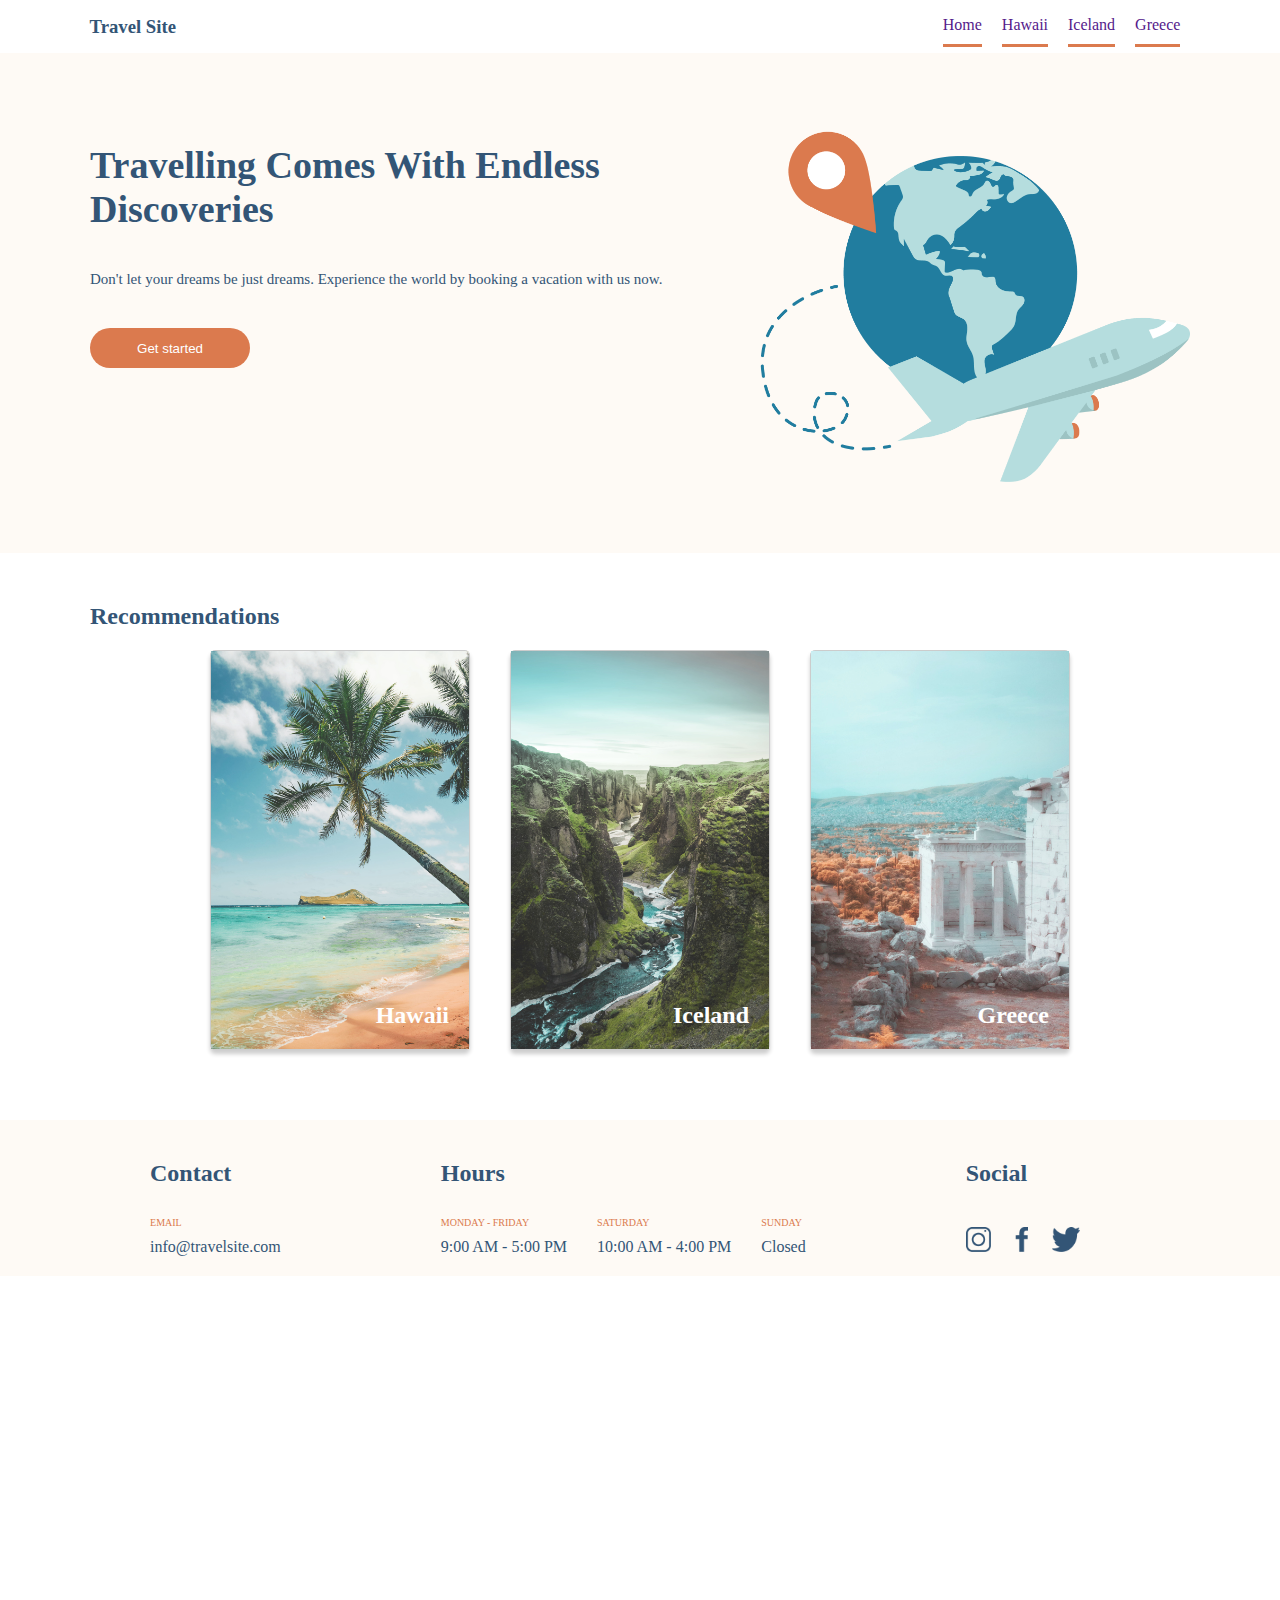
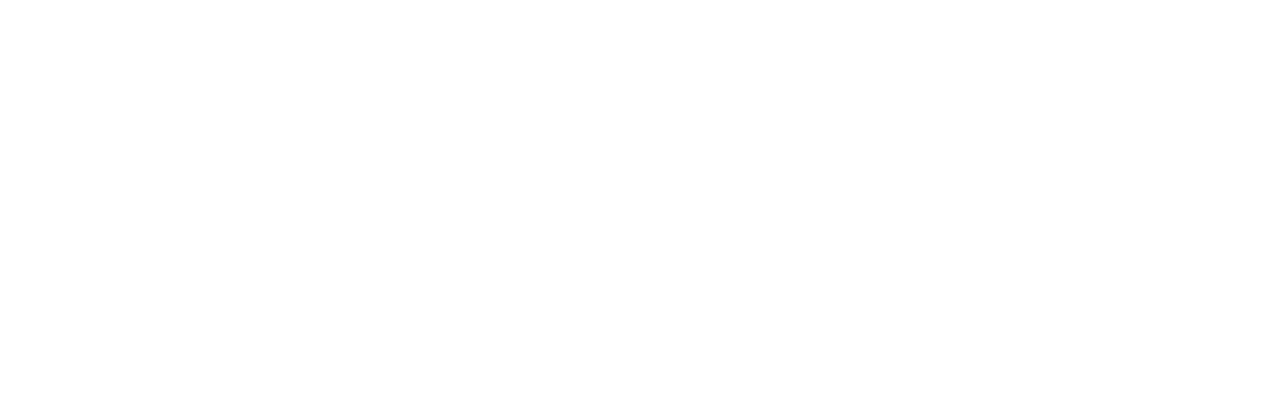
==== index.html @ 24ae65c0 "add recommendation section styling" ====
<!DOCTYPE html>
<html lang="en">
<head>
    <meta charset="UTF-8">
    <meta name="viewport" content="width=device-width, initial-scale=1.0">
    <title>Travel Site</title>
    <link href="/css/global.css" rel="stylesheet">
    <link href="/css/main.css" rel="stylesheet">
</head>
<body>



    




<!-- Navigation Bar -->
    <header class="header__section">
        <a href=""><h3 class="navigation__wordmark">Travel Site</h3></a>
        <nav class="navigation__nav-bar">
            <ul class="navigation__ulist">
                <a href=""><li class="navigation__ulist-item">Home</li></a>
                <a href=""><li class="navigation__ulist-item">Hawaii</li></a>
                <a href=""><li class="navigation__ulist-item">Iceland</li></a>
                <a href=""><li class="navigation__ulist-item">Greece</li></a>
            </ul>
        </nav>
    </header>


<!-- Hero -->
    <section class="hero__section">
        <div class="hero__left-container">
            <h1 class="hero__slogan-tagline">Travelling Comes With Endless Discoveries</h1>
            <p class="hero__slogan-description">Don't let your dreams be just dreams.
                 Experience the world by booking a vacation with us now.</p>
            <!-- MAKE BUTTON A BLOCK ELEMENT??? -->
            <a><button class="hero__button">Get started</button></a>
        </div>
        <div class="hero__right-container">
            <img class="hero__image" src="/assets/images/hero.png" alt="plane circling the earth graphic">
        </div>
    </section>

<!-- Recommendations -->
    <section class="recommendations__section">
        <h2 class="recommendations__title">Recommendations</h2>
        <nav class="card__container">
            <div class="card">
                <div class="card__recommendation-hawaii">
                    <h2 class="card__recommendation-text">Hawaii</h2>
                </div>                
            </div>
            <div class="card">
                <div class="card__recommendation-iceland">
                    <h2 class="card__recommendation-text">Iceland</h2>
                </div>                
            </div>
            <div class="card">
                <div class="card__recommendation-greece">
                    <h2 class="card__recommendation-text">Greece</h2>
                </div>                
            </div>
        </nav>
    </section>

<!-- Footer -->
    <footer class="footer__section">
        <section class="footer__container">
            <h2 class="footer__container-title">Contact</h2>
            <div class="footer__info-details-container">
                <p class="footer__p--subtitle">EMAIL</p>
                <a href=""><p class="footer__p">info@travelsite.com</p></a>
            </div>
        </section>




        <section class="footer__container">


            <h2 class="footer__container-title">Hours</h2>


            <div class="footer__info-container">


                <div class="footer__info-details-container">
                    <p class="footer__p--subtitle">MONDAY - FRIDAY</p>
                    <a><p class="footer__p">9:00 AM - 5:00 PM</p></a>
                </div>


                <div class="footer__info-details-container">
                    <p class="footer__p--subtitle">SATURDAY</p>
                    <a><p class="footer__p">10:00 AM - 4:00 PM</p></a>
                </div>


                <div class="footer__info-details-container">
                    <p class="footer__p--subtitle">SUNDAY</p>
                    <a><p class="footer__p">Closed</p></a>
                </div>


            </div>



        </section>





        <section class="footer__container">
            <h2 class="footer__container-title">Social</h2>
            <div class="footer__info-details-container">
                
                <a><img class="footer__icon" src="/assets/images/icon-instagram.png" alt="instagram icon"></a>
                <a><img class="footer__icon" src="/assets/images/icon-facebook.png" alt="facebook icon"></a>
                <a><img class="footer__icon" src="/assets/images/icon-twitter.png" alt="X (formerly twitter) icon"></a>
            </div>

        </section>
    </footer>
</body>
</html>
---- css/global.css ----
*, *::before, *::after {
    box-sizing: border-box;
  }

  /* Removes padding and margin from all default styling
  i.e. blank slate */
* {
margin: 0;
padding: 0;
}

html {
    scroll-behavior: smooth;
    height: 2000px;
}

body{
    font-family: 'Verdana';
    font-weight: 400;
}

a {
    text-decoration: none;
}
/*#region HEADER */
.header__section{
    background-color: #FFFFFF;
    display: flex;
    justify-content: space-between;
    align-items: center;
    padding: 6px 7%;
    position: sticky;
    top: 0px;
}

.navigation__wordmark{
    color: #335576    
}

.navigation__nav-bar{
    
}

.navigation__ulist{
    display: flex;
    list-style-type: none;
}

.navigation__ulist-item{
    margin: 0 10px;
    padding: 10px 0;
    border-bottom: solid #DB7A4E;
}
/* #endregion */

/* #region CARD COMPONENT */
.card__container{
    display: flex;
    flex-wrap: wrap;
    justify-content: center;
}
.card{
    margin: 20px;
    width:260px;
    height: 400px;
    border-radius: 5px;
    border: 1px solid rgba(0,0,0, 0.2);
    box-shadow: 0 4px 4px rgba(0,0,0, 0.2);
}

/* #endregion */

/* #region FOOTER */
.footer__section{
    display: flex;
    justify-content: space-evenly;
    flex-wrap: wrap;
    padding: 20px 20px;
    background-color: #FEFAF5;
}

.footer__container{
    display: flex;
    flex-direction: column;
    justify-content: space-between;
}

.footer__info-container{
    display: flex;
    justify-content: space-between;
    flex-wrap: wrap;
}

.footer__info-details-container{
    margin-right: 30px;
}

.footer__container-title{
    margin: 20px 0;
    color: #335576;
}

.footer__p{
    color: #335576;
}

.footer__p--subtitle{
    color: #DB7A4E;
    margin: 10px 0;
    font-size: x-small;
}

.footer__icon{
    display: inline-block;
    margin-right: 20px;
    height: 25px;
}


/* #endregion */
---- css/main.css ----
/* #region HERO */
.hero__section{
    display: flex;
    justify-content: space-evenly;
    background-color: #FEFAF5;
    flex-wrap: wrap-reverse;
    padding: 70px 0;
}

.hero__left-container{
    display: flex;
    flex-direction: column;
    /* justify-content: space-evenly; */
    width: 580px;    
}

.hero__slogan-tagline{
    color: #335576;
    font-size: 38px;
    margin: 20px 0;
}

.hero__slogan-description{
    color: #335576;
    font-size: 15px;
    margin: 20px 0;
}

.hero__button{
    background-color: #DB7A4E;
    color: white;
    border-radius: 980px;
    width: 160px;
    height: 40px;
    border: none;
    margin: 20px 0;
}

.hero__right-container{
    display: flex;
    justify-content: center;
    width: 430px;
}

.hero__image{

    width: 100%;
}
/* #endregion */

/* #region RECOMMENDATIONS SECTION*/
.recommendations__section{
    display: flex;
    flex-direction: column;
    padding: 50px 90px;
}
.recommendations__title{
    color: #335576;
}

/* Card component and container found in global.css */
.card__recommendation-hawaii{
    height: 100%;
    width: 100%;
    background-image: url(/assets/images/hawaii.jpg);
    background-size: cover;
    display: flex;
    flex-direction: row-reverse;
    align-items: flex-end;
}

.card__recommendation-iceland{
    height: 100%;
    width: 100%;
    background-image: url(/assets/images/iceland.jpg);
    background-size: cover;
    display: flex;
    flex-direction: row-reverse;
    align-items: flex-end;
}

.card__recommendation-greece{
    height: 100%;
    width: 100%;
    background-image: url(/assets/images/greece.jpg);
    background-size: cover;
    display: flex;
    flex-direction: row-reverse;
    align-items: flex-end;
}

.card__recommendation-text{
    color: white;
    margin: 20px;
}
/* #endregion */
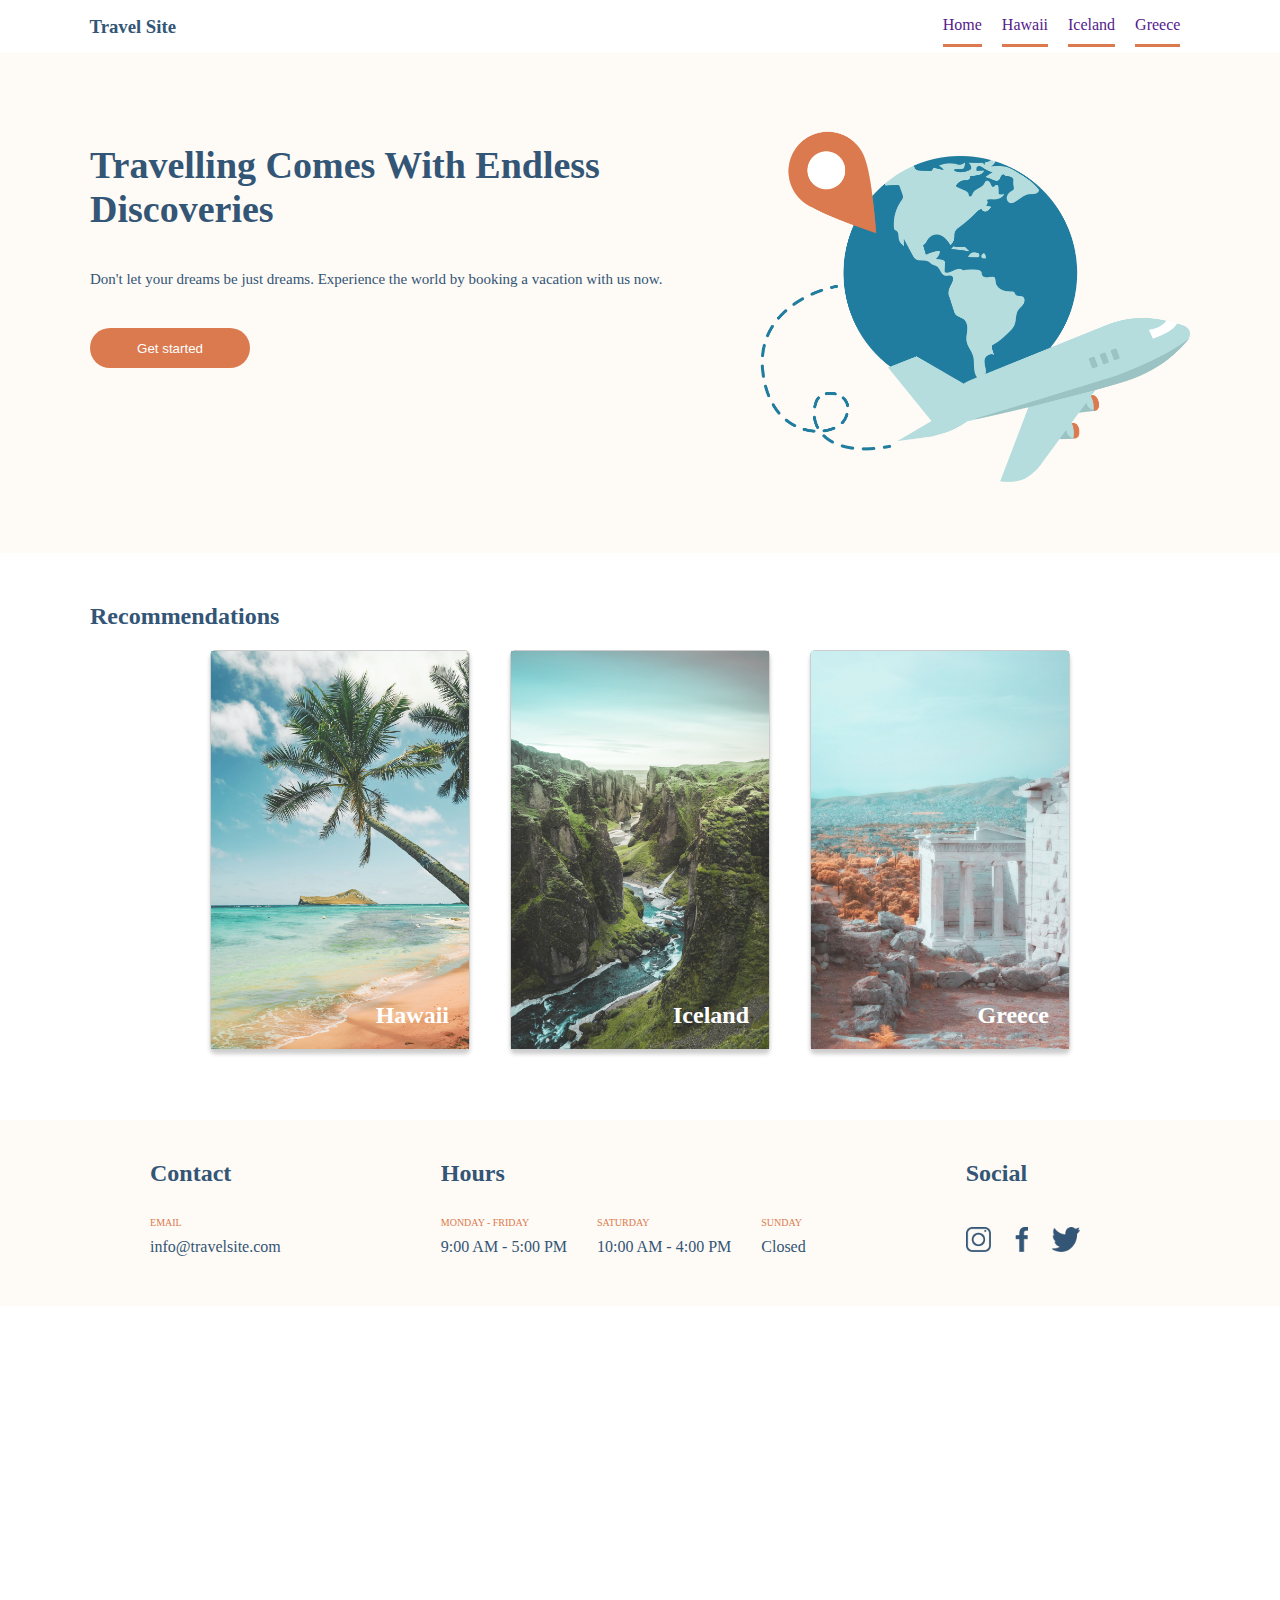
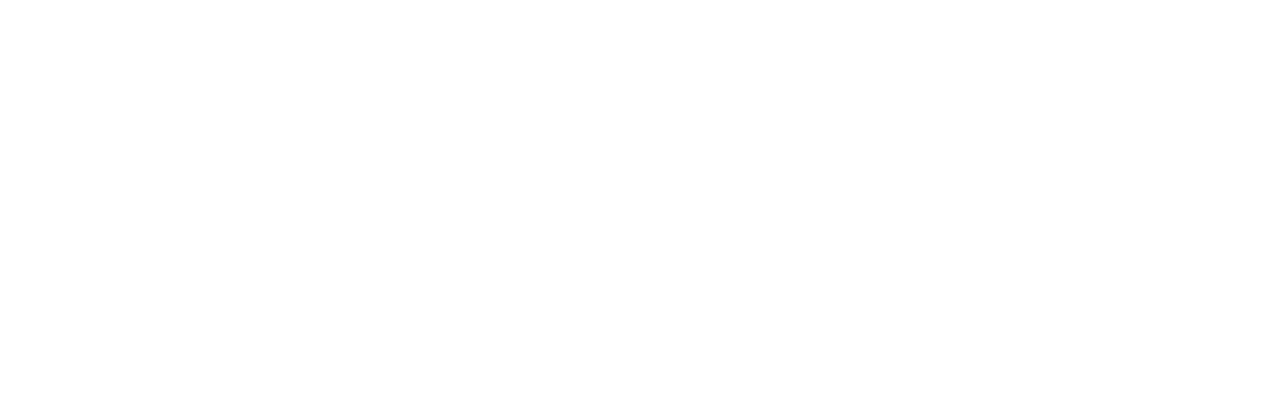
==== commit fe10b181: "add footer and nav to destination pages" ====
--- a/index.html
+++ b/index.html
@@ -48,21 +48,31 @@
     <section class="recommendations__section">
         <h2 class="recommendations__title">Recommendations</h2>
         <nav class="card__container">
-            <div class="card">
-                <div class="card__recommendation-hawaii">
-                    <h2 class="card__recommendation-text">Hawaii</h2>
-                </div>                
-            </div>
-            <div class="card">
-                <div class="card__recommendation-iceland">
-                    <h2 class="card__recommendation-text">Iceland</h2>
-                </div>                
-            </div>
-            <div class="card">
-                <div class="card__recommendation-greece">
-                    <h2 class="card__recommendation-text">Greece</h2>
-                </div>                
-            </div>
+            
+            <a href="">
+                <div class="card">
+                    <div class="card__recommendation-hawaii">
+                        <h2 class="card__recommendation-text">Hawaii</h2>
+                    </div>                
+                </div>
+            </a>
+
+            <a href="">
+                <div class="card">
+                    <div class="card__recommendation-iceland">
+                        <h2 class="card__recommendation-text">Iceland</h2>
+                    </div>                
+                </div>
+            </a>
+
+            <a href="">
+                <div class="card">
+                    <div class="card__recommendation-greece">
+                        <h2 class="card__recommendation-text">Greece</h2>
+                    </div>                
+                </div>
+            </a>
+
         </nav>
     </section>
 
@@ -75,56 +85,30 @@
                 <a href=""><p class="footer__p">info@travelsite.com</p></a>
             </div>
         </section>
-
-
-
-
         <section class="footer__container">
-
-
             <h2 class="footer__container-title">Hours</h2>
-
-
             <div class="footer__info-container">
-
-
                 <div class="footer__info-details-container">
                     <p class="footer__p--subtitle">MONDAY - FRIDAY</p>
                     <a><p class="footer__p">9:00 AM - 5:00 PM</p></a>
                 </div>
-
-
                 <div class="footer__info-details-container">
                     <p class="footer__p--subtitle">SATURDAY</p>
                     <a><p class="footer__p">10:00 AM - 4:00 PM</p></a>
                 </div>
-
-
                 <div class="footer__info-details-container">
                     <p class="footer__p--subtitle">SUNDAY</p>
                     <a><p class="footer__p">Closed</p></a>
                 </div>
-
-
             </div>
-
-
-
         </section>
-
-
-
-
-
         <section class="footer__container">
             <h2 class="footer__container-title">Social</h2>
             <div class="footer__info-details-container">
-                
                 <a><img class="footer__icon" src="/assets/images/icon-instagram.png" alt="instagram icon"></a>
                 <a><img class="footer__icon" src="/assets/images/icon-facebook.png" alt="facebook icon"></a>
                 <a><img class="footer__icon" src="/assets/images/icon-twitter.png" alt="X (formerly twitter) icon"></a>
             </div>
-
         </section>
     </footer>
 </body>
--- a/css/global.css
+++ b/css/global.css
@@ -75,7 +75,7 @@
     display: flex;
     justify-content: space-evenly;
     flex-wrap: wrap;
-    padding: 20px 20px;
+    padding: 20px 20px 50px 20px;
     background-color: #FEFAF5;
 }
 
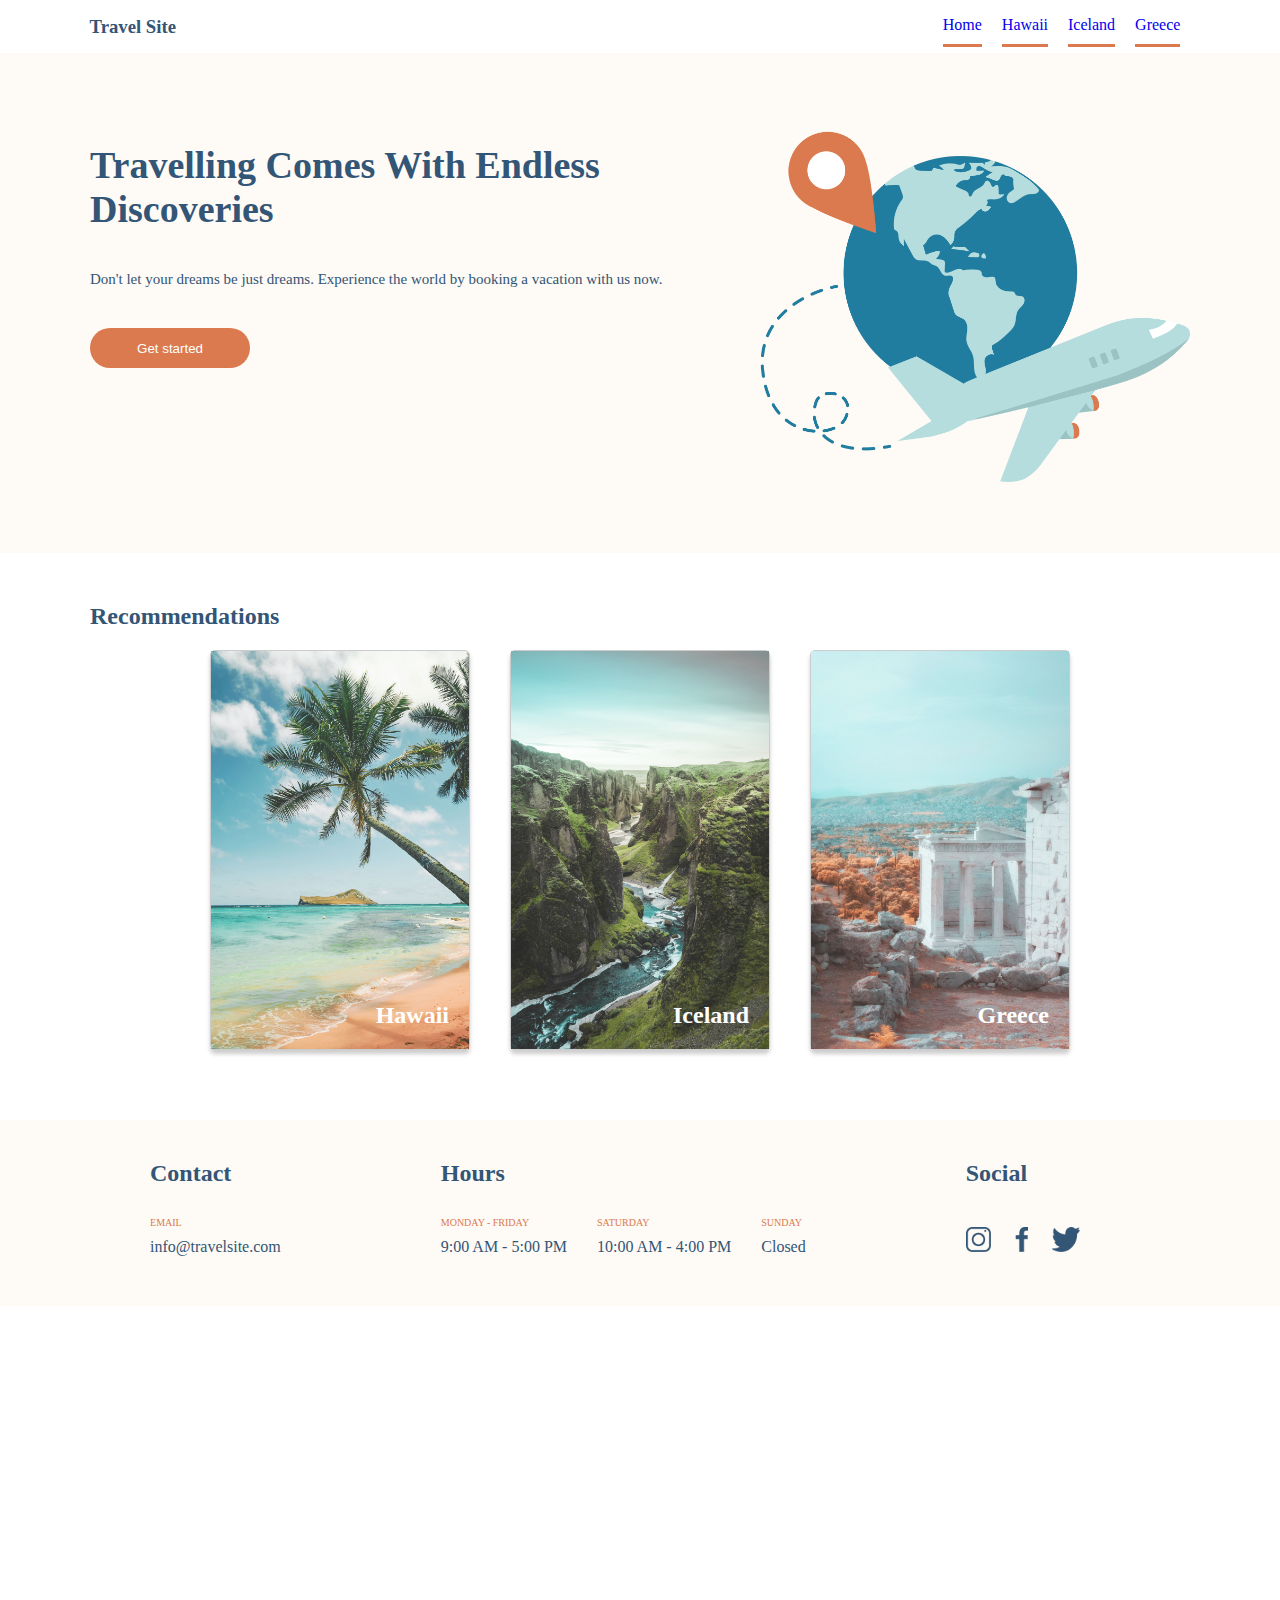
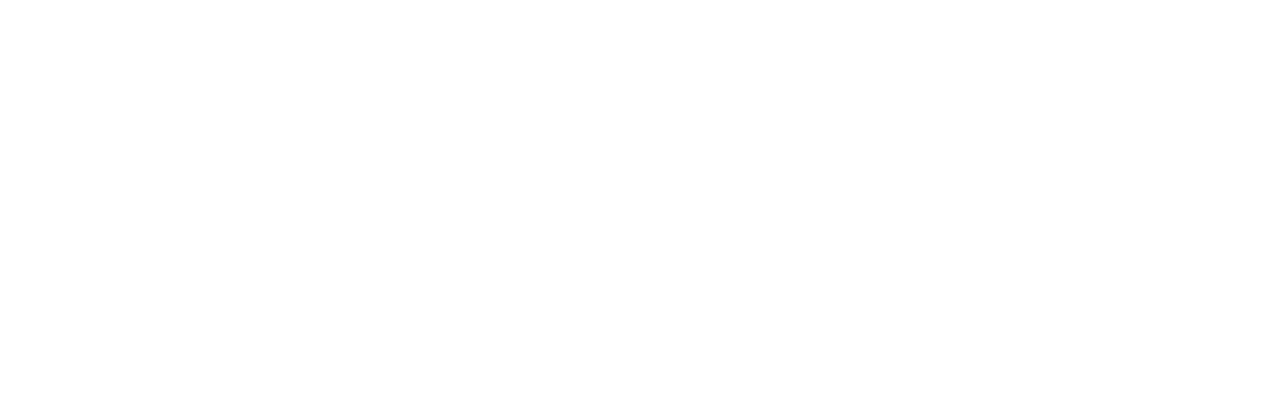
==== commit 99b259d7: "add anchor links to all pages" ====
--- a/index.html
+++ b/index.html
@@ -7,24 +7,17 @@
     <link href="/css/global.css" rel="stylesheet">
     <link href="/css/main.css" rel="stylesheet">
 </head>
-<body>
-
-
-
-    
-
-
-
+<body> 
 
 <!-- Navigation Bar -->
     <header class="header__section">
-        <a href=""><h3 class="navigation__wordmark">Travel Site</h3></a>
+        <a href="/index.html"><h3 class="navigation__wordmark">Travel Site</h3></a>
         <nav class="navigation__nav-bar">
             <ul class="navigation__ulist">
-                <a href=""><li class="navigation__ulist-item">Home</li></a>
-                <a href=""><li class="navigation__ulist-item">Hawaii</li></a>
-                <a href=""><li class="navigation__ulist-item">Iceland</li></a>
-                <a href=""><li class="navigation__ulist-item">Greece</li></a>
+                <a href="/index.html"><li class="navigation__ulist-item">Home</li></a>
+                <a href="/pages/hawaii.html"><li class="navigation__ulist-item">Hawaii</li></a>
+                <a href="/pages/iceland.html"><li class="navigation__ulist-item">Iceland</li></a>
+                <a href="/pages/greece.html"><li class="navigation__ulist-item">Greece</li></a>
             </ul>
         </nav>
     </header>
@@ -49,7 +42,7 @@
         <h2 class="recommendations__title">Recommendations</h2>
         <nav class="card__container">
             
-            <a href="">
+            <a href="/pages/hawaii.html">
                 <div class="card">
                     <div class="card__recommendation-hawaii">
                         <h2 class="card__recommendation-text">Hawaii</h2>
@@ -57,7 +50,7 @@
                 </div>
             </a>
 
-            <a href="">
+            <a href="/pages/iceland.html">
                 <div class="card">
                     <div class="card__recommendation-iceland">
                         <h2 class="card__recommendation-text">Iceland</h2>
@@ -65,7 +58,7 @@
                 </div>
             </a>
 
-            <a href="">
+            <a href="/pages/greece.html">
                 <div class="card">
                     <div class="card__recommendation-greece">
                         <h2 class="card__recommendation-text">Greece</h2>
@@ -105,9 +98,9 @@
         <section class="footer__container">
             <h2 class="footer__container-title">Social</h2>
             <div class="footer__info-details-container">
-                <a><img class="footer__icon" src="/assets/images/icon-instagram.png" alt="instagram icon"></a>
-                <a><img class="footer__icon" src="/assets/images/icon-facebook.png" alt="facebook icon"></a>
-                <a><img class="footer__icon" src="/assets/images/icon-twitter.png" alt="X (formerly twitter) icon"></a>
+                <a href="https://www.instagram.com/"><img class="footer__icon" src="/assets/images/icon-instagram.png" alt="instagram icon"></a>
+                <a href="https://www.facebook.com/"><img class="footer__icon" src="/assets/images/icon-facebook.png" alt="facebook icon"></a>
+                <a href="https://twitter.com/home"><img class="footer__icon" src="/assets/images/icon-twitter.png" alt="X (formerly twitter) icon"></a>
             </div>
         </section>
     </footer>
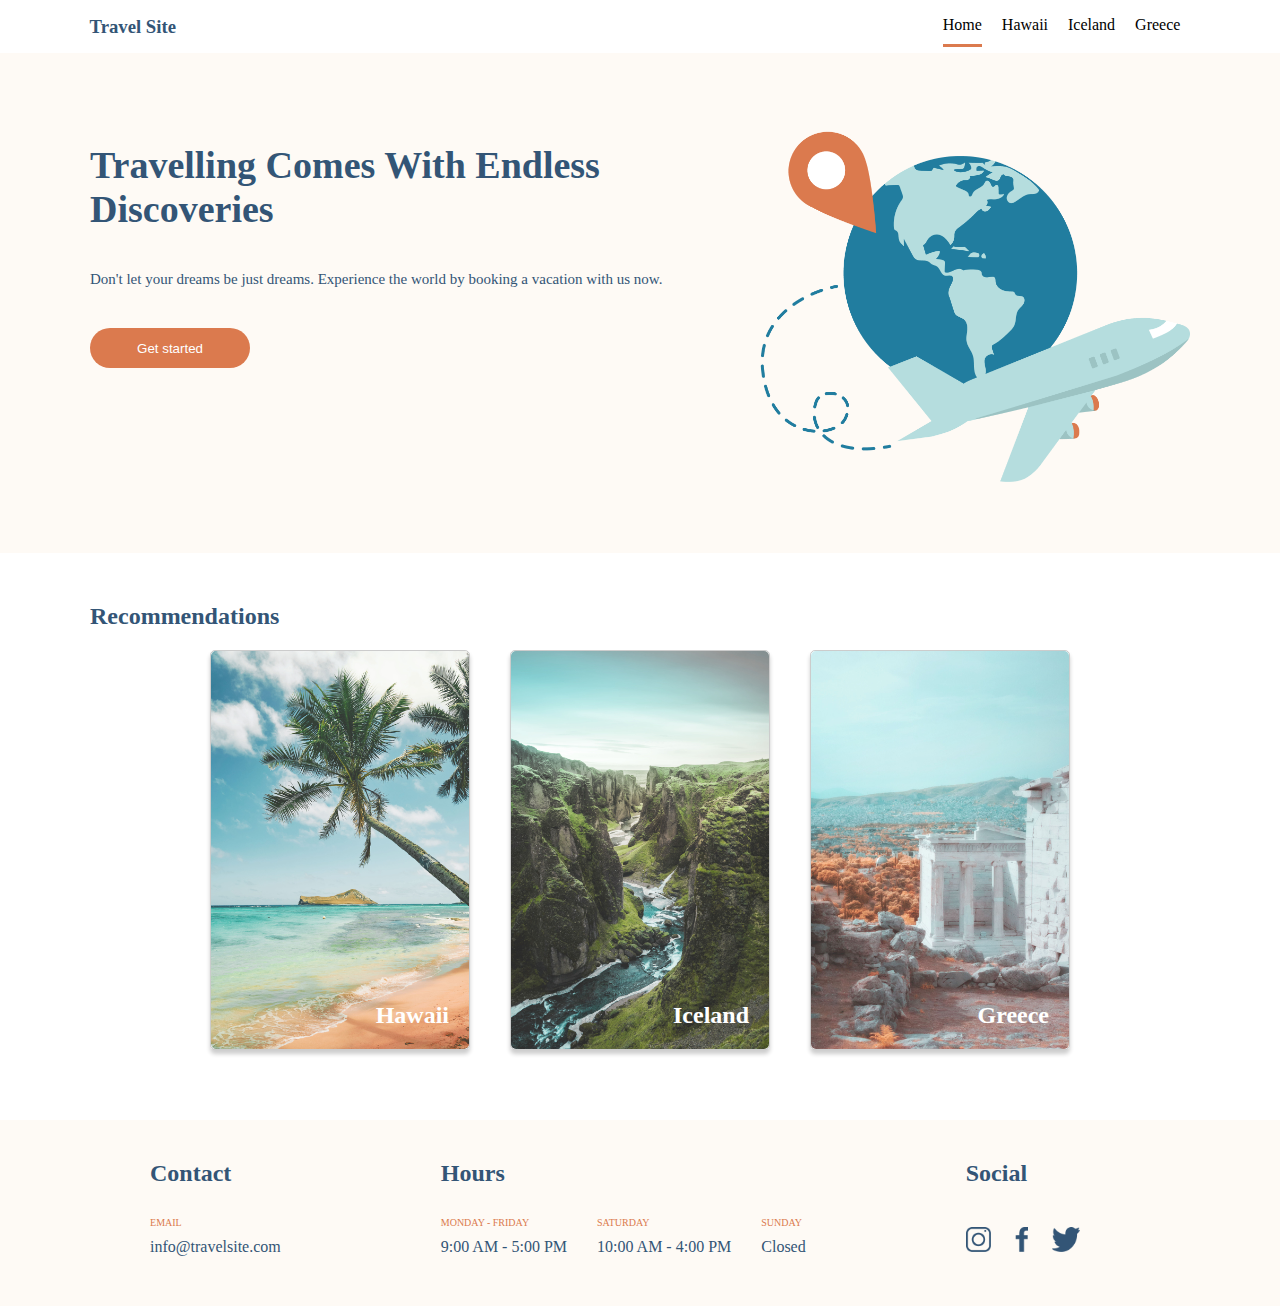
==== commit 1c34668e: "add underline below active page in header" ====
--- a/index.html
+++ b/index.html
@@ -1,108 +1,99 @@
 <!DOCTYPE html>
 <html lang="en">
-<head>
-    <meta charset="UTF-8">
-    <meta name="viewport" content="width=device-width, initial-scale=1.0">
-    <title>Travel Site</title>
-    <link href="/css/global.css" rel="stylesheet">
-    <link href="/css/main.css" rel="stylesheet">
-</head>
-<body> 
+    <head>
+        <meta charset="UTF-8">
+        <meta name="viewport" content="width=device-width, initial-scale=1.0">
+        <title>Travel Site</title>
+        <link href="/css/global.css" rel="stylesheet">
+        <link href="/css/main.css" rel="stylesheet">
+    </head>
+    <body> 
+        <main>
+            <header class="header__section">
+                <a href="/index.html"><h3 class="navigation__wordmark">Travel Site</h3></a>
+                <nav class="navigation__nav-bar">
+                    <ul class="navigation__ulist">
+                        <a href="/index.html"><li class="navigation__ulist-item active-page">Home</li></a>
+                        <a href="/pages/hawaii.html"><li class="navigation__ulist-item">Hawaii</li></a>
+                        <a href="/pages/iceland.html"><li class="navigation__ulist-item">Iceland</li></a>
+                        <a href="/pages/greece.html"><li class="navigation__ulist-item">Greece</li></a>
+                    </ul>
+                </nav>
+            </header>
 
-<!-- Navigation Bar -->
-    <header class="header__section">
-        <a href="/index.html"><h3 class="navigation__wordmark">Travel Site</h3></a>
-        <nav class="navigation__nav-bar">
-            <ul class="navigation__ulist">
-                <a href="/index.html"><li class="navigation__ulist-item">Home</li></a>
-                <a href="/pages/hawaii.html"><li class="navigation__ulist-item">Hawaii</li></a>
-                <a href="/pages/iceland.html"><li class="navigation__ulist-item">Iceland</li></a>
-                <a href="/pages/greece.html"><li class="navigation__ulist-item">Greece</li></a>
-            </ul>
-        </nav>
-    </header>
-
-
-<!-- Hero -->
-    <section class="hero__section">
-        <div class="hero__left-container">
-            <h1 class="hero__slogan-tagline">Travelling Comes With Endless Discoveries</h1>
-            <p class="hero__slogan-description">Don't let your dreams be just dreams.
-                 Experience the world by booking a vacation with us now.</p>
-            <!-- MAKE BUTTON A BLOCK ELEMENT??? -->
-            <a><button class="hero__button">Get started</button></a>
-        </div>
-        <div class="hero__right-container">
-            <img class="hero__image" src="/assets/images/hero.png" alt="plane circling the earth graphic">
-        </div>
-    </section>
-
-<!-- Recommendations -->
-    <section class="recommendations__section">
-        <h2 class="recommendations__title">Recommendations</h2>
-        <nav class="card__container">
-            
-            <a href="/pages/hawaii.html">
-                <div class="card">
-                    <div class="card__recommendation-hawaii">
-                        <h2 class="card__recommendation-text">Hawaii</h2>
-                    </div>                
+            <section class="hero__section">
+                <div class="hero__left-container">
+                    <h1 class="hero__slogan-tagline">Travelling Comes With Endless Discoveries</h1>
+                    <p class="hero__slogan-description">Don't let your dreams be just dreams.
+                        Experience the world by booking a vacation with us now.</p>
+                    <a><button class="hero__button">Get started</button></a>
                 </div>
-            </a>
-
-            <a href="/pages/iceland.html">
-                <div class="card">
-                    <div class="card__recommendation-iceland">
-                        <h2 class="card__recommendation-text">Iceland</h2>
-                    </div>                
+                <div class="hero__right-container">
+                    <img class="hero__image" src="/assets/images/hero.png" alt="plane circling the earth graphic">
                 </div>
-            </a>
-
-            <a href="/pages/greece.html">
-                <div class="card">
-                    <div class="card__recommendation-greece">
-                        <h2 class="card__recommendation-text">Greece</h2>
-                    </div>                
-                </div>
-            </a>
-
-        </nav>
-    </section>
-
-<!-- Footer -->
-    <footer class="footer__section">
-        <section class="footer__container">
-            <h2 class="footer__container-title">Contact</h2>
-            <div class="footer__info-details-container">
-                <p class="footer__p--subtitle">EMAIL</p>
-                <a href=""><p class="footer__p">info@travelsite.com</p></a>
-            </div>
-        </section>
-        <section class="footer__container">
-            <h2 class="footer__container-title">Hours</h2>
-            <div class="footer__info-container">
-                <div class="footer__info-details-container">
-                    <p class="footer__p--subtitle">MONDAY - FRIDAY</p>
-                    <a><p class="footer__p">9:00 AM - 5:00 PM</p></a>
-                </div>
-                <div class="footer__info-details-container">
-                    <p class="footer__p--subtitle">SATURDAY</p>
-                    <a><p class="footer__p">10:00 AM - 4:00 PM</p></a>
-                </div>
-                <div class="footer__info-details-container">
-                    <p class="footer__p--subtitle">SUNDAY</p>
-                    <a><p class="footer__p">Closed</p></a>
-                </div>
-            </div>
-        </section>
-        <section class="footer__container">
-            <h2 class="footer__container-title">Social</h2>
-            <div class="footer__info-details-container">
-                <a href="https://www.instagram.com/"><img class="footer__icon" src="/assets/images/icon-instagram.png" alt="instagram icon"></a>
-                <a href="https://www.facebook.com/"><img class="footer__icon" src="/assets/images/icon-facebook.png" alt="facebook icon"></a>
-                <a href="https://twitter.com/home"><img class="footer__icon" src="/assets/images/icon-twitter.png" alt="X (formerly twitter) icon"></a>
-            </div>
-        </section>
-    </footer>
-</body>
+            </section>
+        
+            <section class="recommendations__section">
+                <h2 class="recommendations__title">Recommendations</h2>
+                <nav class="card__container">                    
+                    <a href="/pages/hawaii.html">
+                        <div class="card">
+                            <div class="card__recommendation-hawaii">
+                                <h2 class="card__recommendation-text">Hawaii</h2>
+                            </div>                
+                        </div>
+                    </a>
+                    <a href="/pages/iceland.html">
+                        <div class="card">
+                            <div class="card__recommendation-iceland">
+                                <h2 class="card__recommendation-text">Iceland</h2>
+                            </div>                
+                        </div>
+                    </a>
+                    <a href="/pages/greece.html">
+                        <div class="card">
+                            <div class="card__recommendation-greece">
+                                <h2 class="card__recommendation-text">Greece</h2>
+                            </div>                
+                        </div>
+                    </a>
+                </nav>
+            </section>
+        
+            <footer class="footer__section">
+                <section class="footer__container">
+                    <h2 class="footer__container-title">Contact</h2>
+                    <div class="footer__info-details-container">
+                        <p class="footer__p--subtitle">EMAIL</p>
+                        <a href=""><p class="footer__p">info@travelsite.com</p></a>
+                    </div>
+                </section>
+                <section class="footer__container">
+                    <h2 class="footer__container-title">Hours</h2>
+                    <div class="footer__info-container">
+                        <div class="footer__info-details-container">
+                            <p class="footer__p--subtitle">MONDAY - FRIDAY</p>
+                            <a><p class="footer__p">9:00 AM - 5:00 PM</p></a>
+                        </div>
+                        <div class="footer__info-details-container">
+                            <p class="footer__p--subtitle">SATURDAY</p>
+                            <a><p class="footer__p">10:00 AM - 4:00 PM</p></a>
+                        </div>
+                        <div class="footer__info-details-container">
+                            <p class="footer__p--subtitle">SUNDAY</p>
+                            <a><p class="footer__p">Closed</p></a>
+                        </div>
+                    </div>
+                </section>
+                <section class="footer__container">
+                    <h2 class="footer__container-title">Social</h2>
+                    <div class="footer__info-details-container">
+                        <a href="https://www.instagram.com/"><img class="footer__icon" src="/assets/images/icon-instagram.png" alt="instagram icon"></a>
+                        <a href="https://www.facebook.com/"><img class="footer__icon" src="/assets/images/icon-facebook.png" alt="facebook icon"></a>
+                        <a href="https://twitter.com/home"><img class="footer__icon" src="/assets/images/icon-twitter.png" alt="X (formerly twitter) icon"></a>
+                    </div>
+                </section>
+            </footer>
+        </main>
+    </body>
 </html>--- a/css/global.css
+++ b/css/global.css
@@ -2,8 +2,6 @@
     box-sizing: border-box;
   }
 
-  /* Removes padding and margin from all default styling
-  i.e. blank slate */
 * {
 margin: 0;
 padding: 0;
@@ -11,7 +9,7 @@
 
 html {
     scroll-behavior: smooth;
-    height: 2000px;
+    height: 100vh;
 }
 
 body{
@@ -34,7 +32,8 @@
 }
 
 .navigation__wordmark{
-    color: #335576    
+    color: #335576;
+    text-align: center; 
 }
 
 .navigation__nav-bar{
@@ -49,6 +48,10 @@
 .navigation__ulist-item{
     margin: 0 10px;
     padding: 10px 0;
+    color: black;
+}
+
+.navigation__ulist-item.active-page{
     border-bottom: solid #DB7A4E;
 }
 /* #endregion */
--- a/css/main.css
+++ b/css/main.css
@@ -64,6 +64,7 @@
     width: 100%;
     background-image: url(/assets/images/hawaii.jpg);
     background-size: cover;
+    border-radius: inherit;
     display: flex;
     flex-direction: row-reverse;
     align-items: flex-end;
@@ -74,6 +75,7 @@
     width: 100%;
     background-image: url(/assets/images/iceland.jpg);
     background-size: cover;
+    border-radius: inherit;
     display: flex;
     flex-direction: row-reverse;
     align-items: flex-end;
@@ -84,6 +86,7 @@
     width: 100%;
     background-image: url(/assets/images/greece.jpg);
     background-size: cover;
+    border-radius: inherit;
     display: flex;
     flex-direction: row-reverse;
     align-items: flex-end;
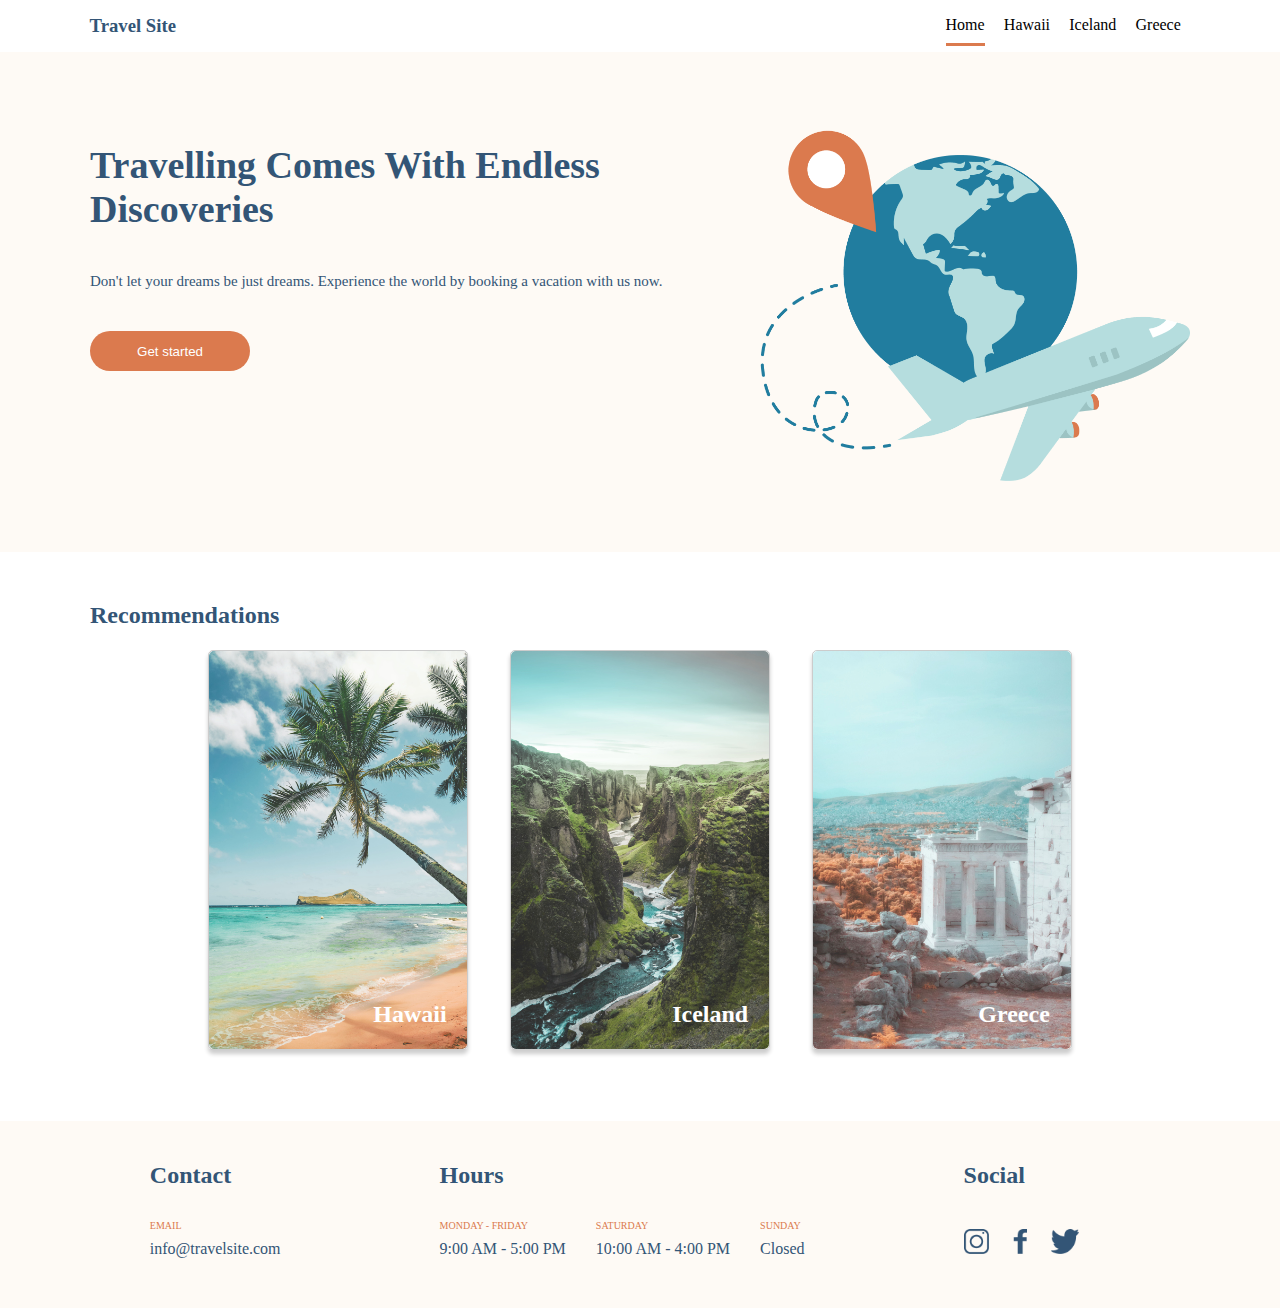
==== commit 38e0e0b0: "convert px to appropriate units in stylesheets" ====
--- a/index.html
+++ b/index.html
@@ -9,14 +9,14 @@
     </head>
     <body> 
         <main>
-            <header class="header__section">
-                <a href="/index.html"><h3 class="navigation__wordmark">Travel Site</h3></a>
-                <nav class="navigation__nav-bar">
+            <header class="header">
+                <a href="/index.html"><h3 class="header__wordmark">Travel Site</h3></a>
+                <nav class="navigation">
                     <ul class="navigation__ulist">
-                        <a href="/index.html"><li class="navigation__ulist-item active-page">Home</li></a>
-                        <a href="/pages/hawaii.html"><li class="navigation__ulist-item">Hawaii</li></a>
-                        <a href="/pages/iceland.html"><li class="navigation__ulist-item">Iceland</li></a>
-                        <a href="/pages/greece.html"><li class="navigation__ulist-item">Greece</li></a>
+                        <a class="navigation__link" href="/index.html"><li class="navigation__ulist-item active-page">Home</li></a>
+                        <a class="navigation__link" href="/pages/hawaii.html"><li class="navigation__ulist-item">Hawaii</li></a>
+                        <a class="navigation__link" href="/pages/iceland.html"><li class="navigation__ulist-item">Iceland</li></a>
+                        <a class="navigation__link" href="/pages/greece.html"><li class="navigation__ulist-item">Greece</li></a>
                     </ul>
                 </nav>
             </header>
@@ -36,21 +36,21 @@
             <section class="recommendations__section">
                 <h2 class="recommendations__title">Recommendations</h2>
                 <nav class="card__container">                    
-                    <a href="/pages/hawaii.html">
+                    <a class="card__link" href="/pages/hawaii.html">
                         <div class="card">
                             <div class="card__recommendation-hawaii">
                                 <h2 class="card__recommendation-text">Hawaii</h2>
                             </div>                
                         </div>
                     </a>
-                    <a href="/pages/iceland.html">
+                    <a class="card__link" href="/pages/iceland.html">
                         <div class="card">
                             <div class="card__recommendation-iceland">
                                 <h2 class="card__recommendation-text">Iceland</h2>
                             </div>                
                         </div>
                     </a>
-                    <a href="/pages/greece.html">
+                    <a class="card__link" href="/pages/greece.html">
                         <div class="card">
                             <div class="card__recommendation-greece">
                                 <h2 class="card__recommendation-text">Greece</h2>
@@ -60,7 +60,7 @@
                 </nav>
             </section>
         
-            <footer class="footer__section">
+            <footer class="footer">
                 <section class="footer__container">
                     <h2 class="footer__container-title">Contact</h2>
                     <div class="footer__info-details-container">
--- a/css/global.css
+++ b/css/global.css
@@ -21,23 +21,32 @@
     text-decoration: none;
 }
 /*#region HEADER */
-.header__section{
+.header{
     background-color: #FFFFFF;
     display: flex;
     justify-content: space-between;
     align-items: center;
     padding: 6px 7%;
     position: sticky;
-    top: 0px;
+    top: 0;
 }
 
-.navigation__wordmark{
+.header__wordmark{
     color: #335576;
     text-align: center; 
 }
 
-.navigation__nav-bar{
+.navigation{
     
+}
+
+.navigation__link{
+    box-shadow: inset 0 0 0 0 white;
+    transition: color 0.3s ease-in-out, box-shadow .3s ease-in-out;
+}
+
+.navigation__link:hover {
+    box-shadow: inset 0 -3.125rem 0 0 #DB7A4E;
 }
 
 .navigation__ulist{
@@ -46,8 +55,8 @@
 }
 
 .navigation__ulist-item{
-    margin: 0 10px;
-    padding: 10px 0;
+    margin: 0 0.6rem;
+    padding: 0.6rem 0;
     color: black;
 }
 
@@ -62,23 +71,26 @@
     flex-wrap: wrap;
     justify-content: center;
 }
+
+.card__link{
+    content: '';
+}
 .card{
-    margin: 20px;
+    margin: 1.3rem;
     width:260px;
     height: 400px;
     border-radius: 5px;
     border: 1px solid rgba(0,0,0, 0.2);
     box-shadow: 0 4px 4px rgba(0,0,0, 0.2);
 }
-
 /* #endregion */
 
 /* #region FOOTER */
-.footer__section{
+.footer{
     display: flex;
     justify-content: space-evenly;
     flex-wrap: wrap;
-    padding: 20px 20px 50px 20px;
+    padding: 1.3rem 1.3rem 3.125rem 1.3rem;
     background-color: #FEFAF5;
 }
 
@@ -95,11 +107,11 @@
 }
 
 .footer__info-details-container{
-    margin-right: 30px;
+    margin-right: 1.875rem;
 }
 
 .footer__container-title{
-    margin: 20px 0;
+    margin: 1.3rem 0;
     color: #335576;
 }
 
@@ -109,14 +121,14 @@
 
 .footer__p--subtitle{
     color: #DB7A4E;
-    margin: 10px 0;
+    margin: 0.6rem 0;
     font-size: x-small;
 }
 
 .footer__icon{
     display: inline-block;
-    margin-right: 20px;
-    height: 25px;
+    margin-right: 1.3rem;
+    height: 1.563rem;
 }
 
 
--- a/css/main.css
+++ b/css/main.css
@@ -4,26 +4,26 @@
     justify-content: space-evenly;
     background-color: #FEFAF5;
     flex-wrap: wrap-reverse;
-    padding: 70px 0;
+    padding: 4.375rem 0;
 }
 
 .hero__left-container{
     display: flex;
     flex-direction: column;
     /* justify-content: space-evenly; */
-    width: 580px;    
+    width: 580px;  
 }
 
 .hero__slogan-tagline{
     color: #335576;
-    font-size: 38px;
-    margin: 20px 0;
+    font-size: 2.375rem;
+    margin: 1.3rem 0;
 }
 
 .hero__slogan-description{
     color: #335576;
-    font-size: 15px;
-    margin: 20px 0;
+    font-size: 0.938rem;
+    margin: 1.3rem 0;
 }
 
 .hero__button{
@@ -33,7 +33,7 @@
     width: 160px;
     height: 40px;
     border: none;
-    margin: 20px 0;
+    margin: 1.3rem 0;
 }
 
 .hero__right-container{
@@ -44,7 +44,7 @@
 
 .hero__image{
 
-    width: 100%;
+    width: 430px;
 }
 /* #endregion */
 
@@ -52,7 +52,7 @@
 .recommendations__section{
     display: flex;
     flex-direction: column;
-    padding: 50px 90px;
+    padding: 3.125rem 5.625rem;
 }
 .recommendations__title{
     color: #335576;
@@ -92,8 +92,12 @@
     align-items: flex-end;
 }
 
+.card__recommendation-hawaii:hover, .card__recommendation-iceland:hover, .card__recommendation-greece:hover{
+    border:#DB7A4E 5px solid;
+}
+
 .card__recommendation-text{
     color: white;
-    margin: 20px;
+    margin: 1.3rem;
 }
 /* #endregion */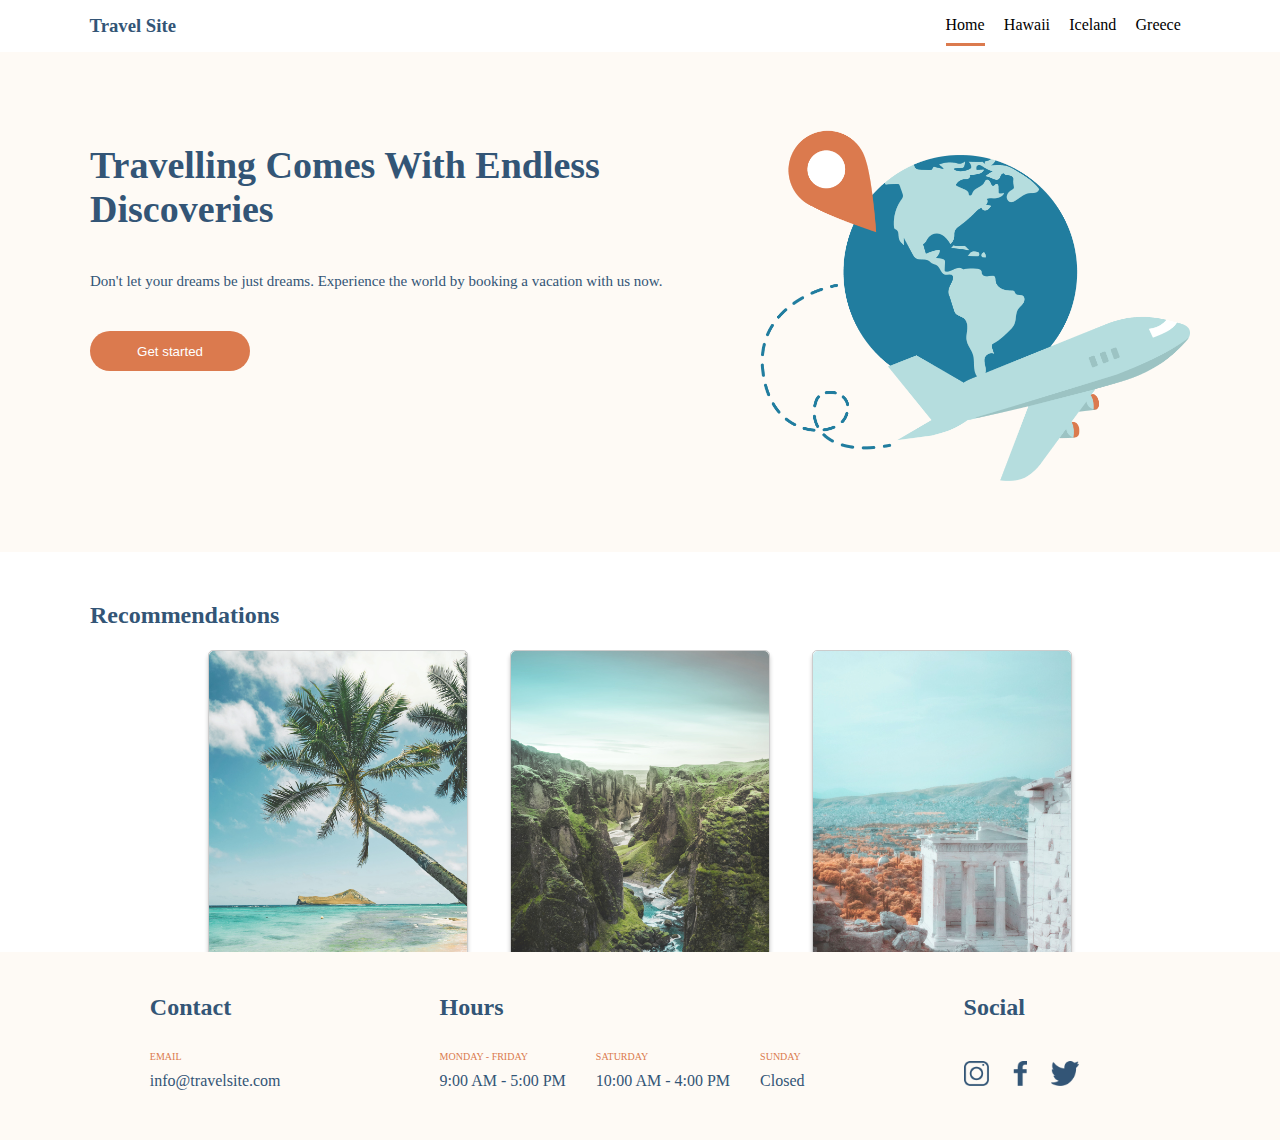
==== commit 500122b2: "add proper spacing at bottom of pages" ====
--- a/index.html
+++ b/index.html
@@ -7,20 +7,20 @@
         <link href="/css/global.css" rel="stylesheet">
         <link href="/css/main.css" rel="stylesheet">
     </head>
-    <body> 
-        <main>
-            <header class="header">
-                <a href="/index.html"><h3 class="header__wordmark">Travel Site</h3></a>
-                <nav class="navigation">
-                    <ul class="navigation__ulist">
-                        <a class="navigation__link" href="/index.html"><li class="navigation__ulist-item active-page">Home</li></a>
-                        <a class="navigation__link" href="/pages/hawaii.html"><li class="navigation__ulist-item">Hawaii</li></a>
-                        <a class="navigation__link" href="/pages/iceland.html"><li class="navigation__ulist-item">Iceland</li></a>
-                        <a class="navigation__link" href="/pages/greece.html"><li class="navigation__ulist-item">Greece</li></a>
-                    </ul>
-                </nav>
-            </header>
+    <body class="body"> 
 
+        <header class="header">
+            <a href="/index.html"><h3 class="header__wordmark">Travel Site</h3></a>
+            <nav class="navigation">
+                <ul class="navigation__ulist">
+                    <a class="navigation__link" href="/index.html"><li class="navigation__ulist-item active-page">Home</li></a>
+                    <a class="navigation__link" href="/pages/hawaii.html"><li class="navigation__ulist-item">Hawaii</li></a>
+                    <a class="navigation__link" href="/pages/iceland.html"><li class="navigation__ulist-item">Iceland</li></a>
+                    <a class="navigation__link" href="/pages/greece.html"><li class="navigation__ulist-item">Greece</li></a>
+                </ul>
+            </nav>
+        </header>
+        <main class="main">
             <section class="hero__section">
                 <div class="hero__left-container">
                     <h1 class="hero__slogan-tagline">Travelling Comes With Endless Discoveries</h1>
@@ -59,41 +59,42 @@
                     </a>
                 </nav>
             </section>
+        </main>
         
-            <footer class="footer">
-                <section class="footer__container">
-                    <h2 class="footer__container-title">Contact</h2>
+        <footer class="footer">
+            <section class="footer__container">
+                <h2 class="footer__container-title">Contact</h2>
+                <div class="footer__info-details-container">
+                    <p class="footer__p--subtitle">EMAIL</p>
+                    <a href=""><p class="footer__p">info@travelsite.com</p></a>
+                </div>
+            </section>
+            <section class="footer__container">
+                <h2 class="footer__container-title">Hours</h2>
+                <div class="footer__info-container">
                     <div class="footer__info-details-container">
-                        <p class="footer__p--subtitle">EMAIL</p>
-                        <a href=""><p class="footer__p">info@travelsite.com</p></a>
+                        <p class="footer__p--subtitle">MONDAY - FRIDAY</p>
+                        <a><p class="footer__p">9:00 AM - 5:00 PM</p></a>
                     </div>
-                </section>
-                <section class="footer__container">
-                    <h2 class="footer__container-title">Hours</h2>
-                    <div class="footer__info-container">
-                        <div class="footer__info-details-container">
-                            <p class="footer__p--subtitle">MONDAY - FRIDAY</p>
-                            <a><p class="footer__p">9:00 AM - 5:00 PM</p></a>
-                        </div>
-                        <div class="footer__info-details-container">
-                            <p class="footer__p--subtitle">SATURDAY</p>
-                            <a><p class="footer__p">10:00 AM - 4:00 PM</p></a>
-                        </div>
-                        <div class="footer__info-details-container">
-                            <p class="footer__p--subtitle">SUNDAY</p>
-                            <a><p class="footer__p">Closed</p></a>
-                        </div>
+                    <div class="footer__info-details-container">
+                        <p class="footer__p--subtitle">SATURDAY</p>
+                        <a><p class="footer__p">10:00 AM - 4:00 PM</p></a>
                     </div>
-                </section>
-                <section class="footer__container">
-                    <h2 class="footer__container-title">Social</h2>
                     <div class="footer__info-details-container">
-                        <a href="https://www.instagram.com/"><img class="footer__icon" src="/assets/images/icon-instagram.png" alt="instagram icon"></a>
-                        <a href="https://www.facebook.com/"><img class="footer__icon" src="/assets/images/icon-facebook.png" alt="facebook icon"></a>
-                        <a href="https://twitter.com/home"><img class="footer__icon" src="/assets/images/icon-twitter.png" alt="X (formerly twitter) icon"></a>
+                        <p class="footer__p--subtitle">SUNDAY</p>
+                        <a><p class="footer__p">Closed</p></a>
                     </div>
-                </section>
-            </footer>
-        </main>
+                </div>
+            </section>
+            <section class="footer__container">
+                <h2 class="footer__container-title">Social</h2>
+                <div class="footer__info-details-container">
+                    <a href="https://www.instagram.com/"><img class="footer__icon" src="/assets/images/icon-instagram.png" alt="instagram icon"></a>
+                    <a href="https://www.facebook.com/"><img class="footer__icon" src="/assets/images/icon-facebook.png" alt="facebook icon"></a>
+                    <a href="https://twitter.com/home"><img class="footer__icon" src="/assets/images/icon-twitter.png" alt="X (formerly twitter) icon"></a>
+                </div>
+            </section>
+        </footer>
+        
     </body>
 </html>--- a/css/global.css
+++ b/css/global.css
@@ -6,21 +6,27 @@
 margin: 0;
 padding: 0;
 }
+a {
+    text-decoration: none;
+}
 
 html {
     scroll-behavior: smooth;
     height: 100vh;
 }
 
-body{
+.body{
     font-family: 'Verdana';
     font-weight: 400;
+    height: 100%;
+    display: flex;
+    flex-direction: column;
+    justify-content: space-between;   
 }
 
-a {
-    text-decoration: none;
+.main{
+    height: 100%;
 }
-/*#region HEADER */
 .header{
     background-color: #FFFFFF;
     display: flex;
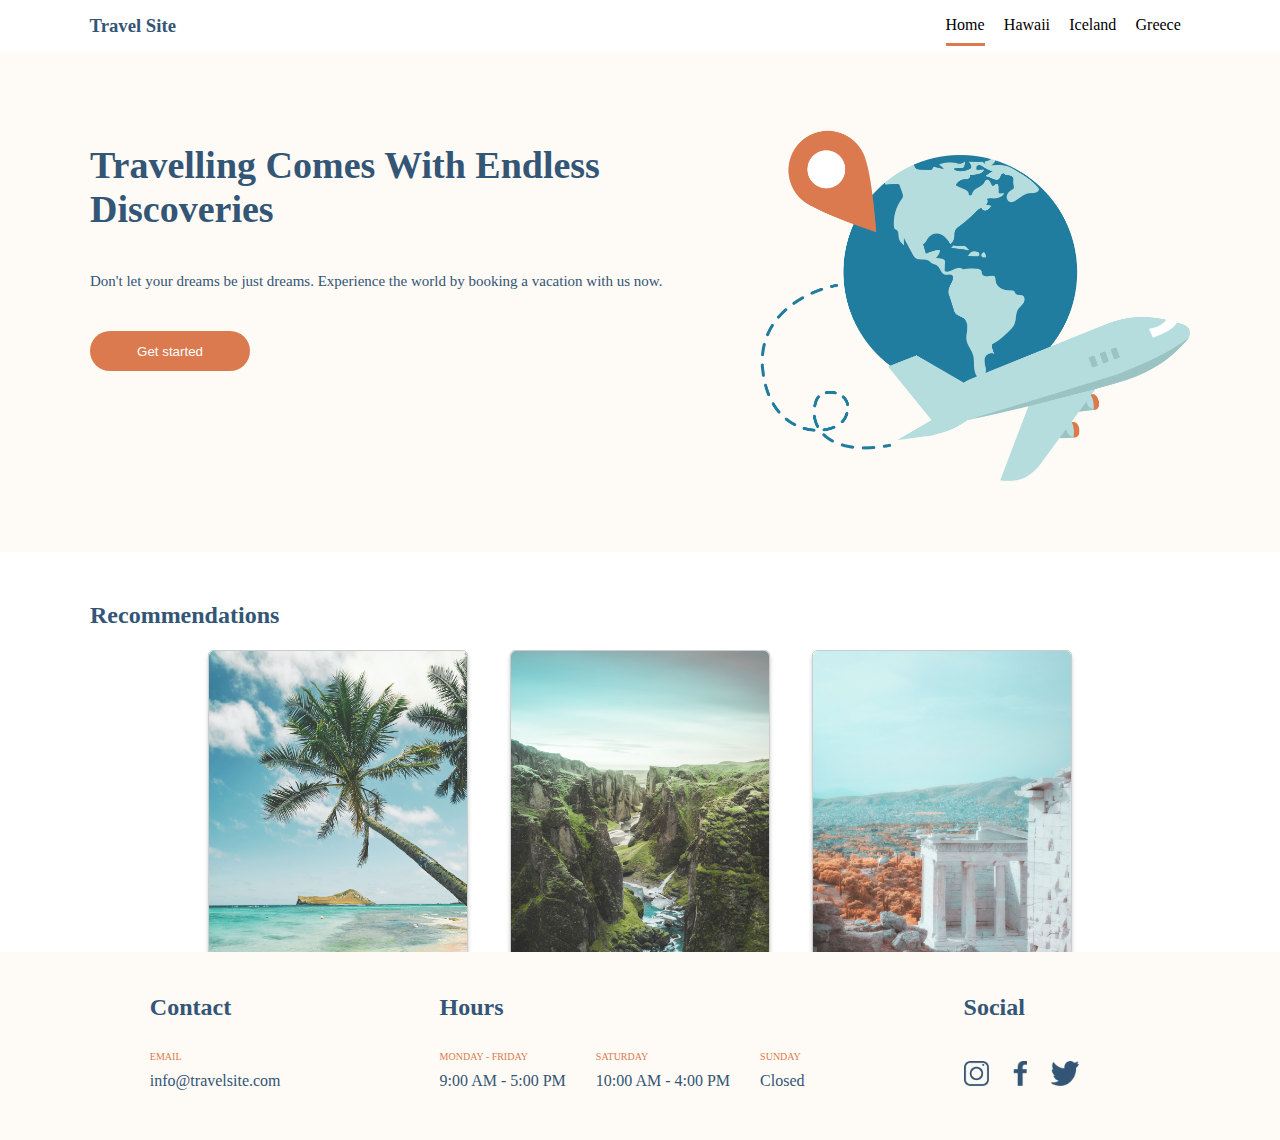
==== commit 4b72e425: "add form" ====
--- a/index.html
+++ b/index.html
@@ -26,7 +26,7 @@
                     <h1 class="hero__slogan-tagline">Travelling Comes With Endless Discoveries</h1>
                     <p class="hero__slogan-description">Don't let your dreams be just dreams.
                         Experience the world by booking a vacation with us now.</p>
-                    <a><button class="hero__button">Get started</button></a>
+                    <a href="/pages/form.html"><button class="default-button">Get started</button></a>
                 </div>
                 <div class="hero__right-container">
                     <img class="hero__image" src="/assets/images/hero.png" alt="plane circling the earth graphic">
@@ -60,7 +60,7 @@
                 </nav>
             </section>
         </main>
-        
+
         <footer class="footer">
             <section class="footer__container">
                 <h2 class="footer__container-title">Contact</h2>
--- a/css/global.css
+++ b/css/global.css
@@ -32,7 +32,7 @@
     display: flex;
     justify-content: space-between;
     align-items: center;
-    padding: 6px 7%;
+    padding: 0.375rem 7%;
     position: sticky;
     top: 0;
 }
@@ -42,9 +42,6 @@
     text-align: center; 
 }
 
-.navigation{
-    
-}
 
 .navigation__link{
     box-shadow: inset 0 0 0 0 white;
@@ -69,29 +66,32 @@
 .navigation__ulist-item.active-page{
     border-bottom: solid #DB7A4E;
 }
-/* #endregion */
 
-/* #region CARD COMPONENT */
+.default-button{
+    background-color: #DB7A4E;
+    color: white;
+    border-radius: 61.25rem;
+    width: 10rem;
+    height: 2.5rem;
+    border: none;
+    margin: 1.3rem 0;
+}
+
 .card__container{
     display: flex;
     flex-wrap: wrap;
     justify-content: center;
 }
 
-.card__link{
-    content: '';
-}
 .card{
     margin: 1.3rem;
-    width:260px;
-    height: 400px;
-    border-radius: 5px;
-    border: 1px solid rgba(0,0,0, 0.2);
-    box-shadow: 0 4px 4px rgba(0,0,0, 0.2);
+    width:16.25rem;
+    height: 25rem;
+    border-radius: 0.313rem;
+    border: 0.063rem solid rgba(0,0,0, 0.2);
+    box-shadow: 0 0.25rem 0.25rem rgba(0,0,0, 0.2);
 }
-/* #endregion */
 
-/* #region FOOTER */
 .footer{
     display: flex;
     justify-content: space-evenly;
@@ -135,7 +135,4 @@
     display: inline-block;
     margin-right: 1.3rem;
     height: 1.563rem;
-}
-
-
-/* #endregion */+}--- a/css/main.css
+++ b/css/main.css
@@ -1,4 +1,3 @@
-/* #region HERO */
 .hero__section{
     display: flex;
     justify-content: space-evenly;
@@ -10,8 +9,7 @@
 .hero__left-container{
     display: flex;
     flex-direction: column;
-    /* justify-content: space-evenly; */
-    width: 580px;  
+    width: 36.25rem;  
 }
 
 .hero__slogan-tagline{
@@ -26,29 +24,16 @@
     margin: 1.3rem 0;
 }
 
-.hero__button{
-    background-color: #DB7A4E;
-    color: white;
-    border-radius: 980px;
-    width: 160px;
-    height: 40px;
-    border: none;
-    margin: 1.3rem 0;
-}
-
 .hero__right-container{
     display: flex;
     justify-content: center;
-    width: 430px;
+    width: 26.875rem;
 }
 
 .hero__image{
 
-    width: 430px;
+    width: 26.875rem;
 }
-/* #endregion */
-
-/* #region RECOMMENDATIONS SECTION*/
 .recommendations__section{
     display: flex;
     flex-direction: column;
@@ -58,7 +43,6 @@
     color: #335576;
 }
 
-/* Card component and container found in global.css */
 .card__recommendation-hawaii{
     height: 100%;
     width: 100%;
@@ -93,11 +77,10 @@
 }
 
 .card__recommendation-hawaii:hover, .card__recommendation-iceland:hover, .card__recommendation-greece:hover{
-    border:#DB7A4E 5px solid;
+    border:#DB7A4E 0.313rem solid;
 }
 
 .card__recommendation-text{
     color: white;
     margin: 1.3rem;
-}
-/* #endregion */+}